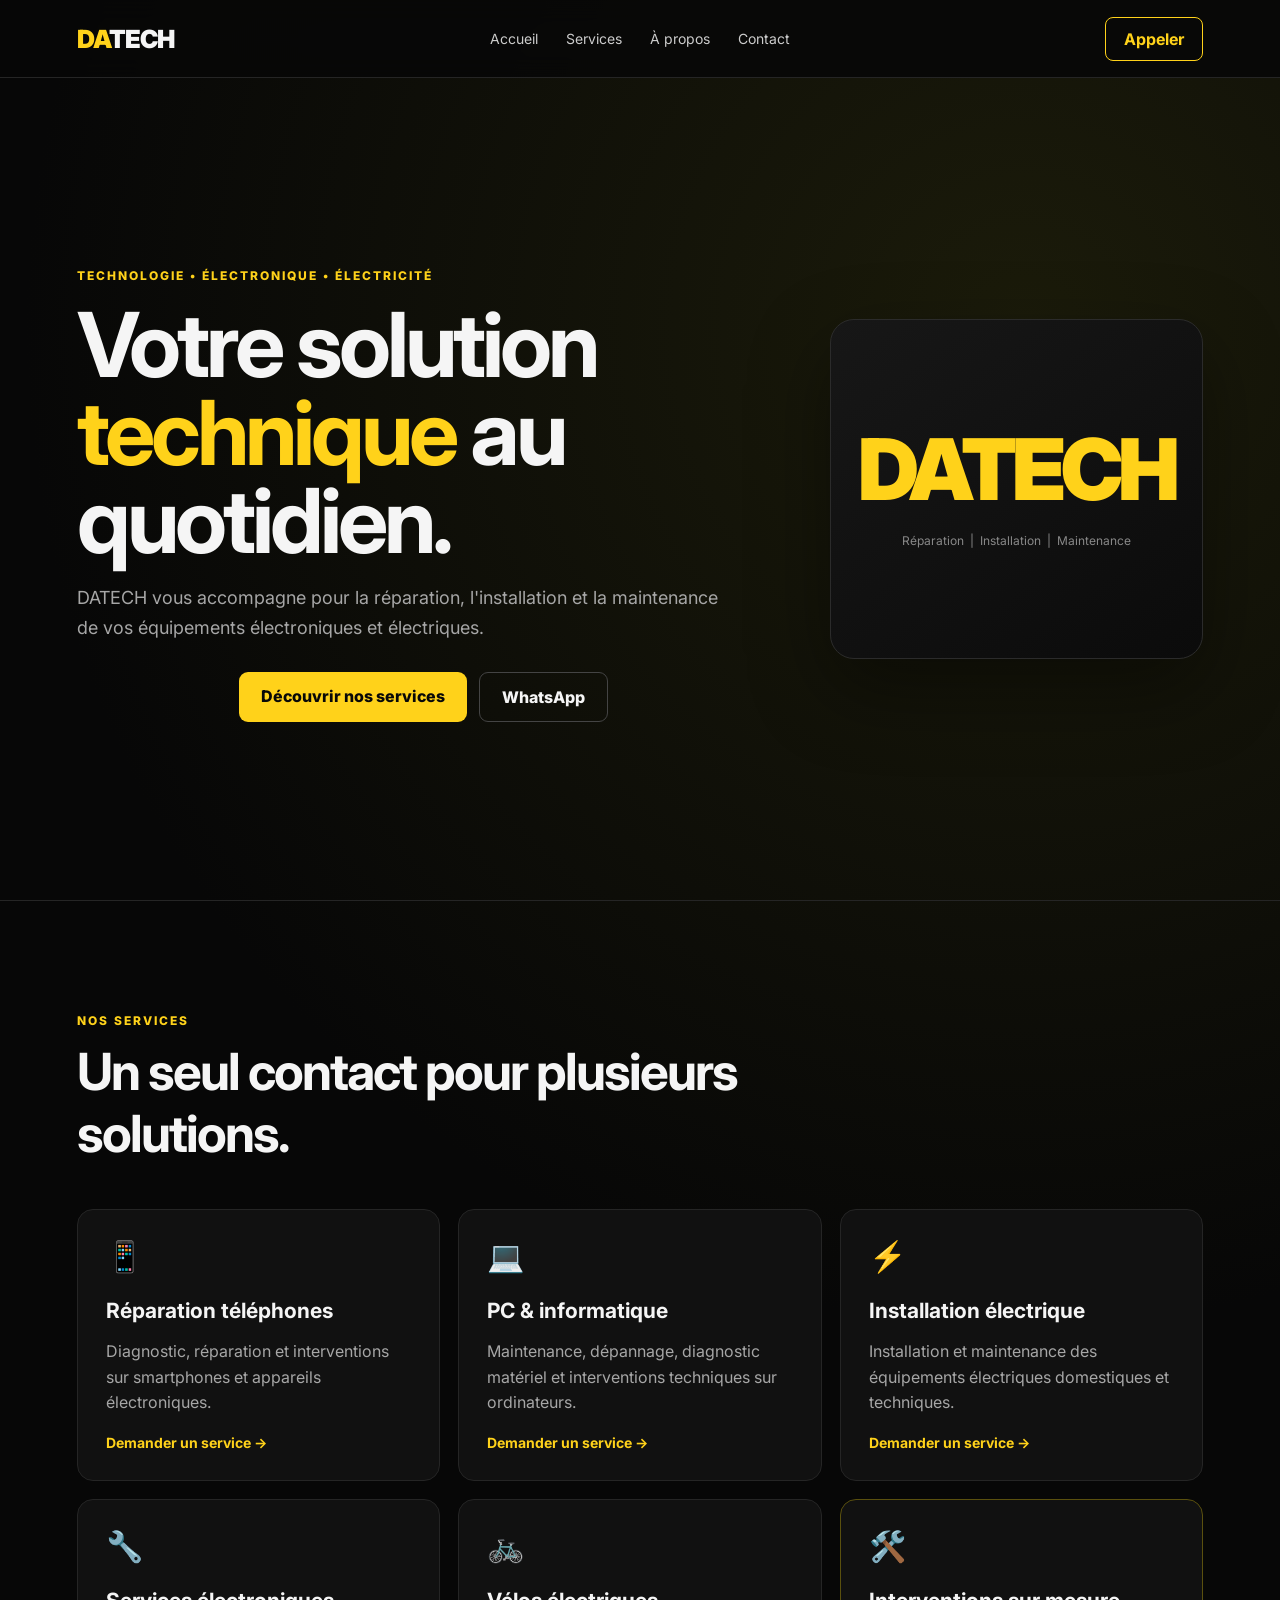
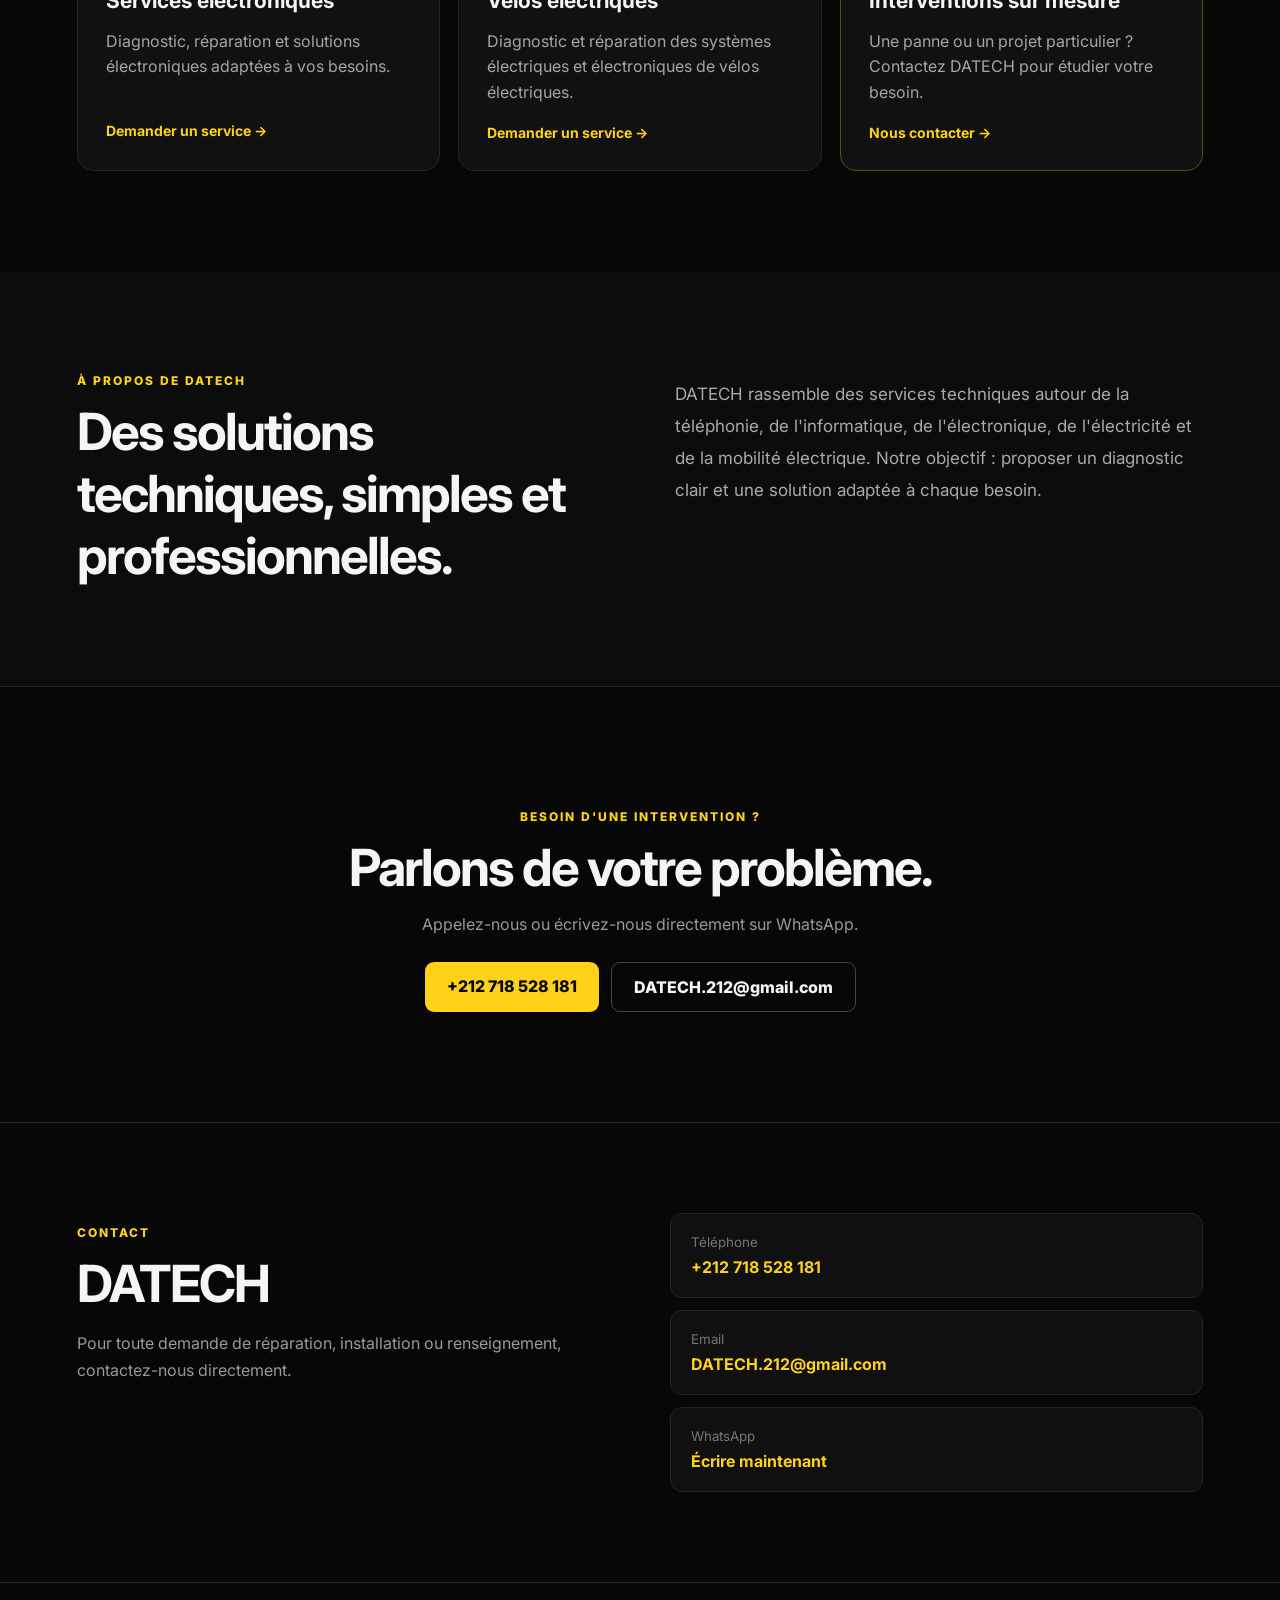
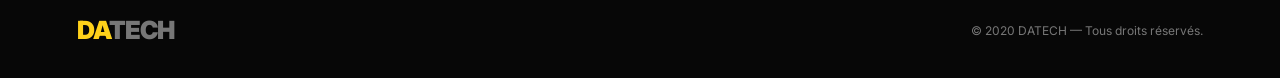
==== index.html @ 9c835060 "code new" ====
<!DOCTYPE html>
<html lang="fr">
<head>
  <meta charset="UTF-8">
  <meta name="viewport" content="width=device-width, initial-scale=1.0">
  <meta name="description" content="DATECH - Services de réparation téléphones, PC, électronique, électricité et vélos électriques.">
  <title>DATECH | Services électroniques & électriques</title>
  <link rel="stylesheet" href="style.css">
</head>
<body>
  <header class="nav">
    <a class="logo" href="#accueil"><span>DA</span>TECH</a>
    <nav>
      <a href="#accueil">Accueil</a>
      <a href="#services">Services</a>
      <a href="#apropos">À propos</a>
      <a href="#contact">Contact</a>
    </nav>
    <a class="nav-btn" href="tel:+212718528181">Appeler</a>
  </header>

  <main>
    <section id="accueil" class="hero">
      <div class="hero-content">
        <p class="eyebrow">TECHNOLOGIE • ÉLECTRONIQUE • ÉLECTRICITÉ</p>
        <h1>Votre solution<br><span>technique</span> au quotidien.</h1>
        <p class="lead">DATECH vous accompagne pour la réparation, l'installation et la maintenance de vos équipements électroniques et électriques.</p>
        <div class="actions">
          <a class="btn primary" href="#services">Découvrir nos services</a>
          <a class="btn outline" href="https://wa.me/212718528181" target="_blank" rel="noopener">WhatsApp</a>
        </div>
      </div>
      <div class="hero-card">
        <div class="brand-mark">DATECH</div>
        <p>Réparation &nbsp;|&nbsp; Installation &nbsp;|&nbsp; Maintenance</p>
      </div>
    </section>

    <section id="services" class="section">
      <div class="section-head">
        <p class="eyebrow">NOS SERVICES</p>
        <h2>Un seul contact pour plusieurs solutions.</h2>
      </div>
      <div class="cards">
        <article class="card"><div class="icon">📱</div><h3>Réparation téléphones</h3><p>Diagnostic, réparation et interventions sur smartphones et appareils électroniques.</p><a href="tel:+212718528181">Demander un service →</a></article>
        <article class="card"><div class="icon">💻</div><h3>PC & informatique</h3><p>Maintenance, dépannage, diagnostic matériel et interventions techniques sur ordinateurs.</p><a href="tel:+212718528181">Demander un service →</a></article>
        <article class="card"><div class="icon">⚡</div><h3>Installation électrique</h3><p>Installation et maintenance des équipements électriques domestiques et techniques.</p><a href="tel:+212718528181">Demander un service →</a></article>
        <article class="card"><div class="icon">🔧</div><h3>Services électroniques</h3><p>Diagnostic, réparation et solutions électroniques adaptées à vos besoins.</p><a href="tel:+212718528181">Demander un service →</a></article>
        <article class="card"><div class="icon">🚲</div><h3>Vélos électriques</h3><p>Diagnostic et réparation des systèmes électriques et électroniques de vélos électriques.</p><a href="tel:+212718528181">Demander un service →</a></article>
        <article class="card featured"><div class="icon">🛠️</div><h3>Interventions sur mesure</h3><p>Une panne ou un projet particulier ? Contactez DATECH pour étudier votre besoin.</p><a href="https://wa.me/212718528181" target="_blank" rel="noopener">Nous contacter →</a></article>
      </div>
    </section>

    <section id="apropos" class="about">
      <div>
        <p class="eyebrow">À PROPOS DE DATECH</p>
        <h2>Des solutions techniques, simples et professionnelles.</h2>
      </div>
      <p>DATECH rassemble des services techniques autour de la téléphonie, de l'informatique, de l'électronique, de l'électricité et de la mobilité électrique. Notre objectif : proposer un diagnostic clair et une solution adaptée à chaque besoin.</p>
    </section>

    <section class="cta">
      <p class="eyebrow">BESOIN D'UNE INTERVENTION ?</p>
      <h2>Parlons de votre problème.</h2>
      <p>Appelez-nous ou écrivez-nous directement sur WhatsApp.</p>
      <div class="actions">
        <a class="btn primary" href="tel:+212718528181">+212 718 528 181</a>
        <a class="btn outline" href="mailto:DATECH.212@gmail.com">DATECH.212@gmail.com</a>
      </div>
    </section>

    <section id="contact" class="contact">
      <div>
        <p class="eyebrow">CONTACT</p>
        <h2>DATECH</h2>
        <p>Pour toute demande de réparation, installation ou renseignement, contactez-nous directement.</p>
      </div>
      <div class="contact-box">
        <a href="tel:+212718528181"><small>Téléphone</small><strong>+212 718 528 181</strong></a>
        <a href="mailto:DATECH.212@gmail.com"><small>Email</small><strong>DATECH.212@gmail.com</strong></a>
        <a href="https://wa.me/212718528181" target="_blank" rel="noopener"><small>WhatsApp</small><strong>Écrire maintenant</strong></a>
      </div>
    </section>
  </main>

  <footer>
    <div class="logo"><span>DA</span>TECH</div>
    <p>© 2020 DATECH — Tous droits réservés.</p>
  </footer>

  <script src="script.js"></script>
</body>
</html>
---- style.css ----
@import url('https://fonts.googleapis.com/css2?family=Inter:wght@400;500;600;700;800;900&display=swap');
:root{--bg:#070707;--panel:#111;--yellow:#ffd21a;--text:#f5f5f5;--muted:#a6a6a6;--line:#252525}
*{box-sizing:border-box;scroll-behavior:smooth}
body{margin:0;background:radial-gradient(circle at 80% 10%,#1b1b0a 0,transparent 32%),var(--bg);color:var(--text);font-family:Inter,Arial,sans-serif}
a{color:inherit;text-decoration:none}.nav{height:78px;display:flex;align-items:center;justify-content:space-between;padding:0 6%;border-bottom:1px solid var(--line);position:sticky;top:0;background:rgba(7,7,7,.88);backdrop-filter:blur(12px);z-index:10}
.logo{font-size:25px;font-weight:900;letter-spacing:-1px}.logo span{color:var(--yellow)}
nav{display:flex;gap:28px;color:#ccc;font-size:14px}nav a:hover{color:var(--yellow)}.nav-btn{border:1px solid var(--yellow);padding:11px 18px;border-radius:8px;color:var(--yellow);font-weight:700}
.hero{min-height:calc(100vh - 78px);padding:8% 6%;display:grid;grid-template-columns:1.3fr .7fr;align-items:center;gap:60px}.eyebrow{color:var(--yellow);font-size:12px;font-weight:800;letter-spacing:2px}.hero h1{font-size:clamp(48px,7vw,90px);line-height:.98;letter-spacing:-4px;margin:18px 0}.hero h1 span{color:var(--yellow)}.lead{max-width:650px;color:var(--muted);font-size:18px;line-height:1.7}.actions{display:flex;gap:12px;flex-wrap:wrap;margin-top:28px}.btn{display:inline-flex;padding:14px 22px;border-radius:9px;font-weight:800}.primary{background:var(--yellow);color:#080808}.outline{border:1px solid #444}.outline:hover{border-color:var(--yellow);color:var(--yellow)}
.hero-card{border:1px solid #2b2b2b;background:linear-gradient(145deg,#171717,#0b0b0b);min-height:340px;border-radius:24px;display:flex;align-items:center;justify-content:center;flex-direction:column;box-shadow:0 30px 80px rgba(0,0,0,.4)}.brand-mark{font-size:clamp(45px,7vw,85px);font-weight:900;color:var(--yellow);letter-spacing:-5px}.hero-card p{color:#888;font-size:12px}
.section{padding:100px 6%;border-top:1px solid var(--line)}.section-head{max-width:760px;margin-bottom:45px}.section h2,.about h2,.cta h2,.contact h2{font-size:clamp(32px,4vw,55px);letter-spacing:-2px;margin:10px 0}.cards{display:grid;grid-template-columns:repeat(3,1fr);gap:18px}.card{padding:28px;border:1px solid var(--line);background:var(--panel);border-radius:16px;transition:.25s}.card:hover{transform:translateY(-7px);border-color:#555}.card.featured{border-color:#5a500e}.icon{font-size:30px;margin-bottom:24px}.card h3{font-size:21px;margin:0 0 12px}.card p{color:var(--muted);line-height:1.6;min-height:75px}.card a{color:var(--yellow);font-weight:700;font-size:14px}
.about{padding:90px 6%;display:grid;grid-template-columns:1fr 1fr;gap:70px;background:#0c0c0c}.about>p{color:#aaa;line-height:1.9;font-size:17px}.cta{text-align:center;padding:110px 6%;border-top:1px solid var(--line)}.cta p:not(.eyebrow){color:#999}.actions{justify-content:center}.contact{padding:90px 6%;display:grid;grid-template-columns:1fr 1fr;gap:60px;border-top:1px solid var(--line)}.contact>div:first-child p:last-child{color:#999;line-height:1.7}.contact-box{display:flex;flex-direction:column;gap:12px}.contact-box a{padding:20px;border:1px solid var(--line);border-radius:12px;background:#101010;display:flex;flex-direction:column;gap:7px}.contact-box a:hover{border-color:var(--yellow)}.contact-box small{color:#777}.contact-box strong{color:var(--yellow)}
footer{padding:28px 6%;border-top:1px solid var(--line);display:flex;justify-content:space-between;align-items:center;color:#777;font-size:12px}
@media(max-width:850px){nav{display:none}.nav{padding:0 5%}.hero{grid-template-columns:1fr;padding:70px 5%}.hero-card{min-height:240px}.cards{grid-template-columns:1fr 1fr}.about,.contact{grid-template-columns:1fr;gap:25px;padding:70px 5%}.section{padding:75px 5%}}
@media(max-width:550px){.cards{grid-template-columns:1fr}.hero h1{letter-spacing:-2px}.nav-btn{padding:9px 12px}.hero-card{display:none}.card p{min-height:auto}footer{flex-direction:column;gap:15px}}
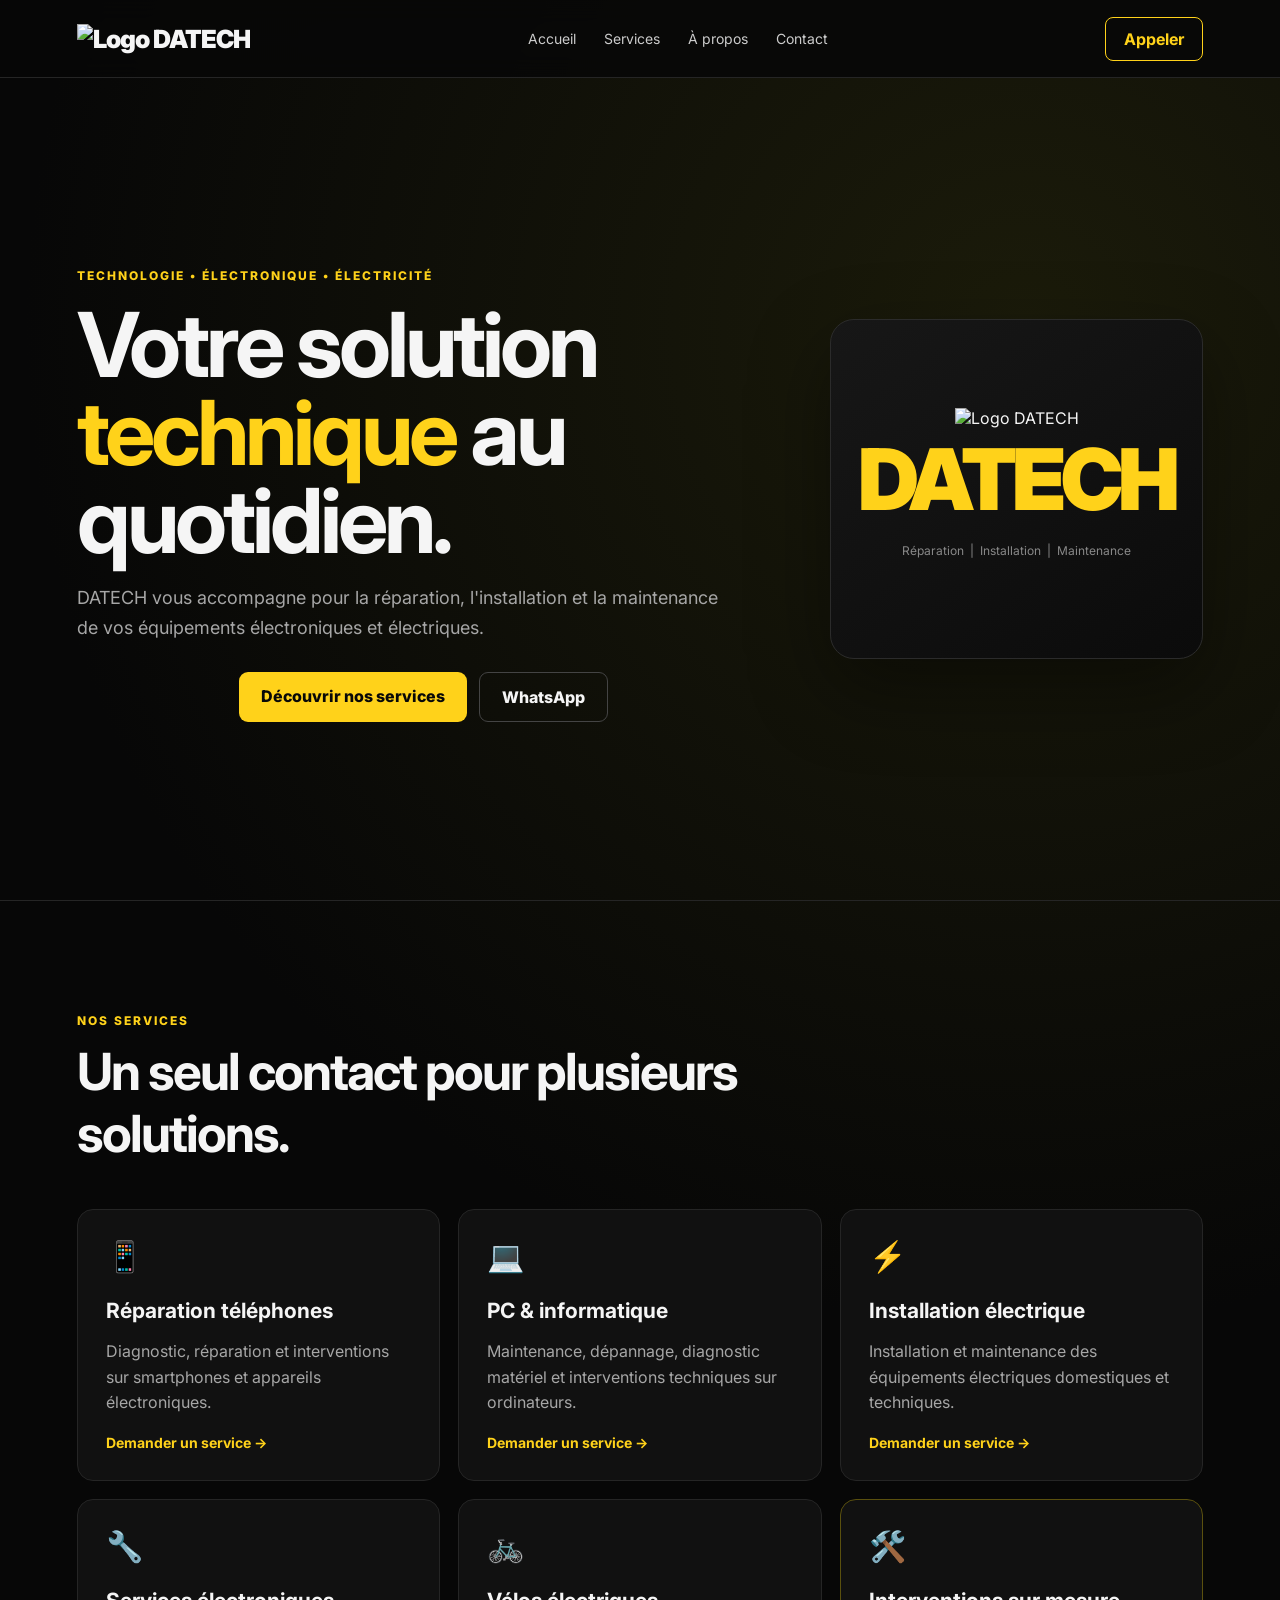
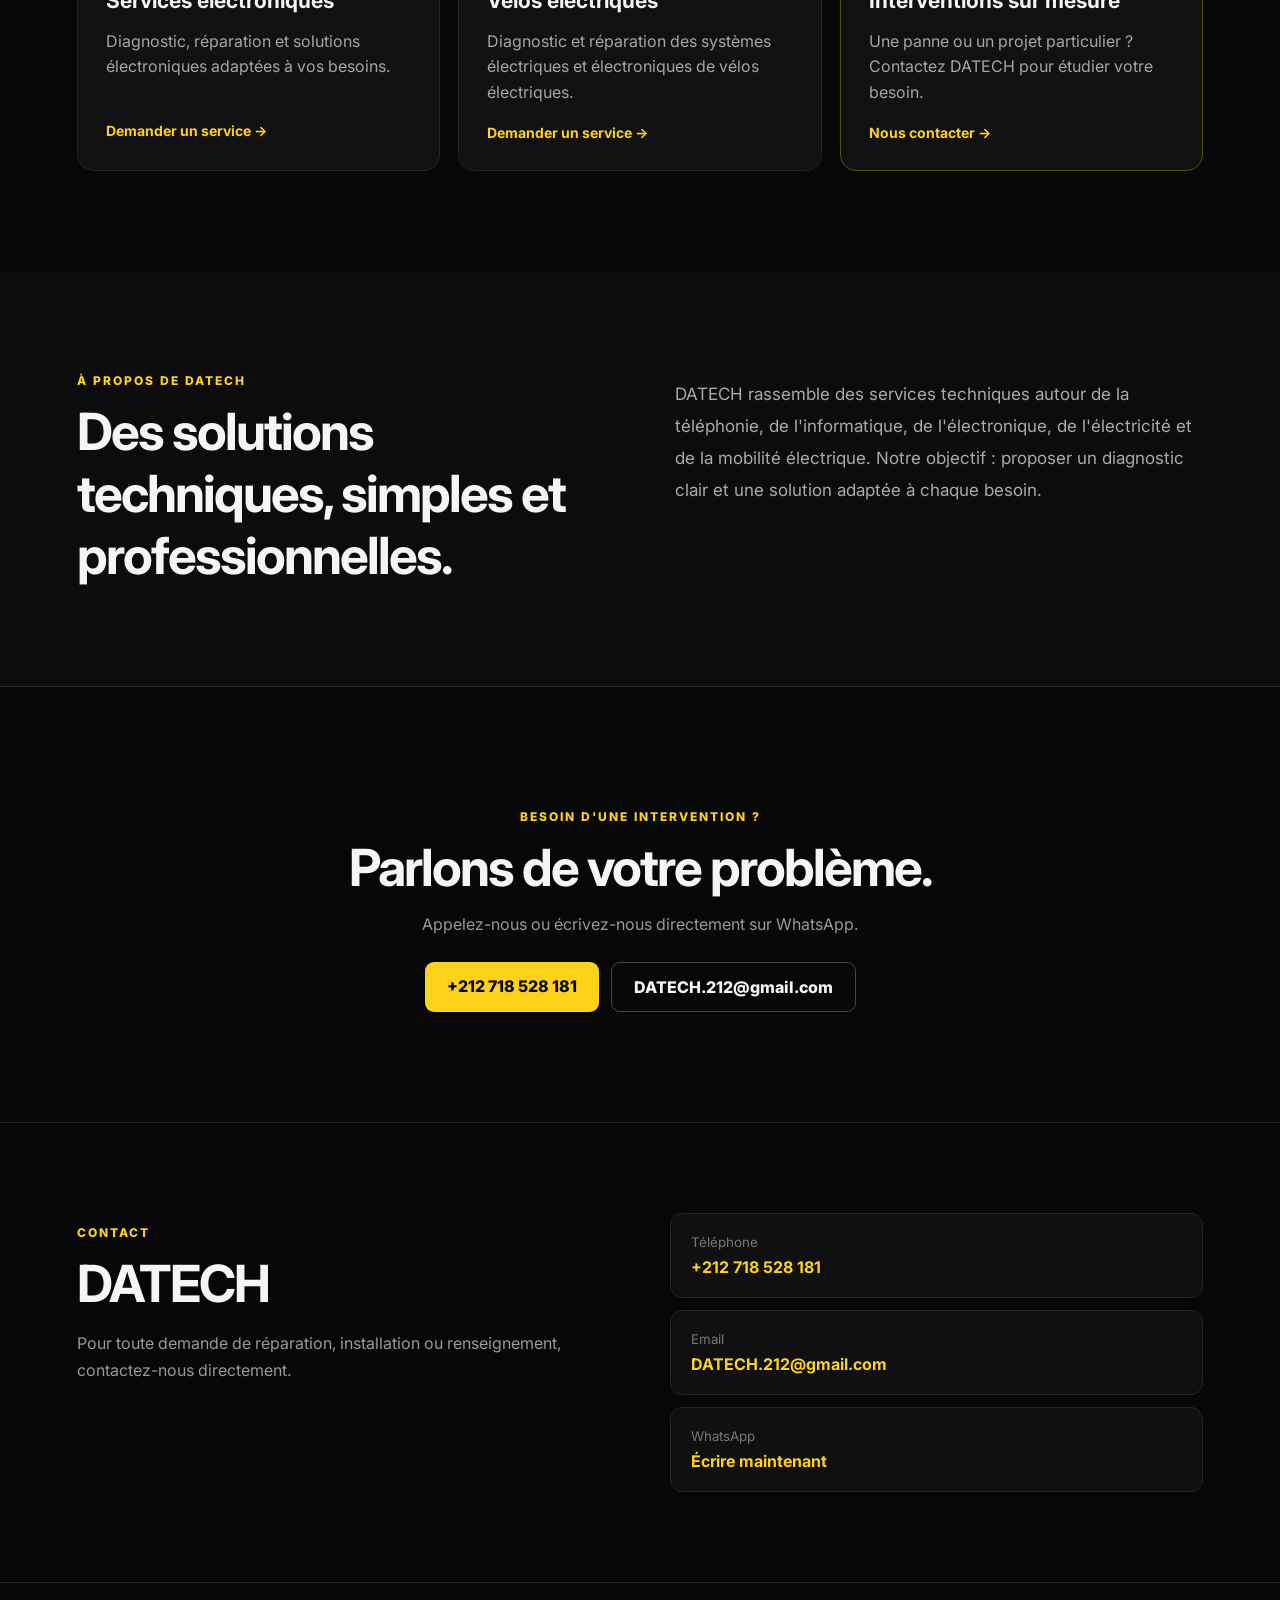
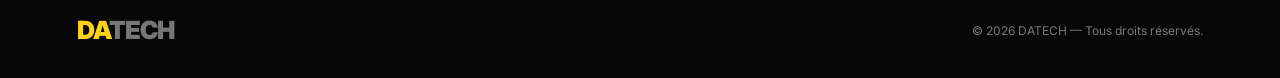
==== commit 0132a381: "Update logo and copyright year in index.htmllogo new Updated logo and footer year in index.html." ====
--- a/index.html
+++ b/index.html
@@ -9,7 +9,7 @@
 </head>
 <body>
   <header class="nav">
-    <a class="logo" href="#accueil"><span>DA</span>TECH</a>
+    <a class="logo" href="#accueil" aria-label="DATECH - Accueil"><img src="logo-datech.jpg" alt="Logo DATECH"></a>
     <nav>
       <a href="#accueil">Accueil</a>
       <a href="#services">Services</a>
@@ -31,7 +31,7 @@
         </div>
       </div>
       <div class="hero-card">
-        <div class="brand-mark">DATECH</div>
+        <img class="hero-logo" src="logo-datech.jpg" alt="Logo DATECH"><div class="brand-mark">DATECH</div>
         <p>Réparation &nbsp;|&nbsp; Installation &nbsp;|&nbsp; Maintenance</p>
       </div>
     </section>
@@ -85,7 +85,7 @@
 
   <footer>
     <div class="logo"><span>DA</span>TECH</div>
-    <p>© 2020 DATECH — Tous droits réservés.</p>
+    <p>© 2026 DATECH — Tous droits réservés.</p>
   </footer>
 
   <script src="script.js"></script>
